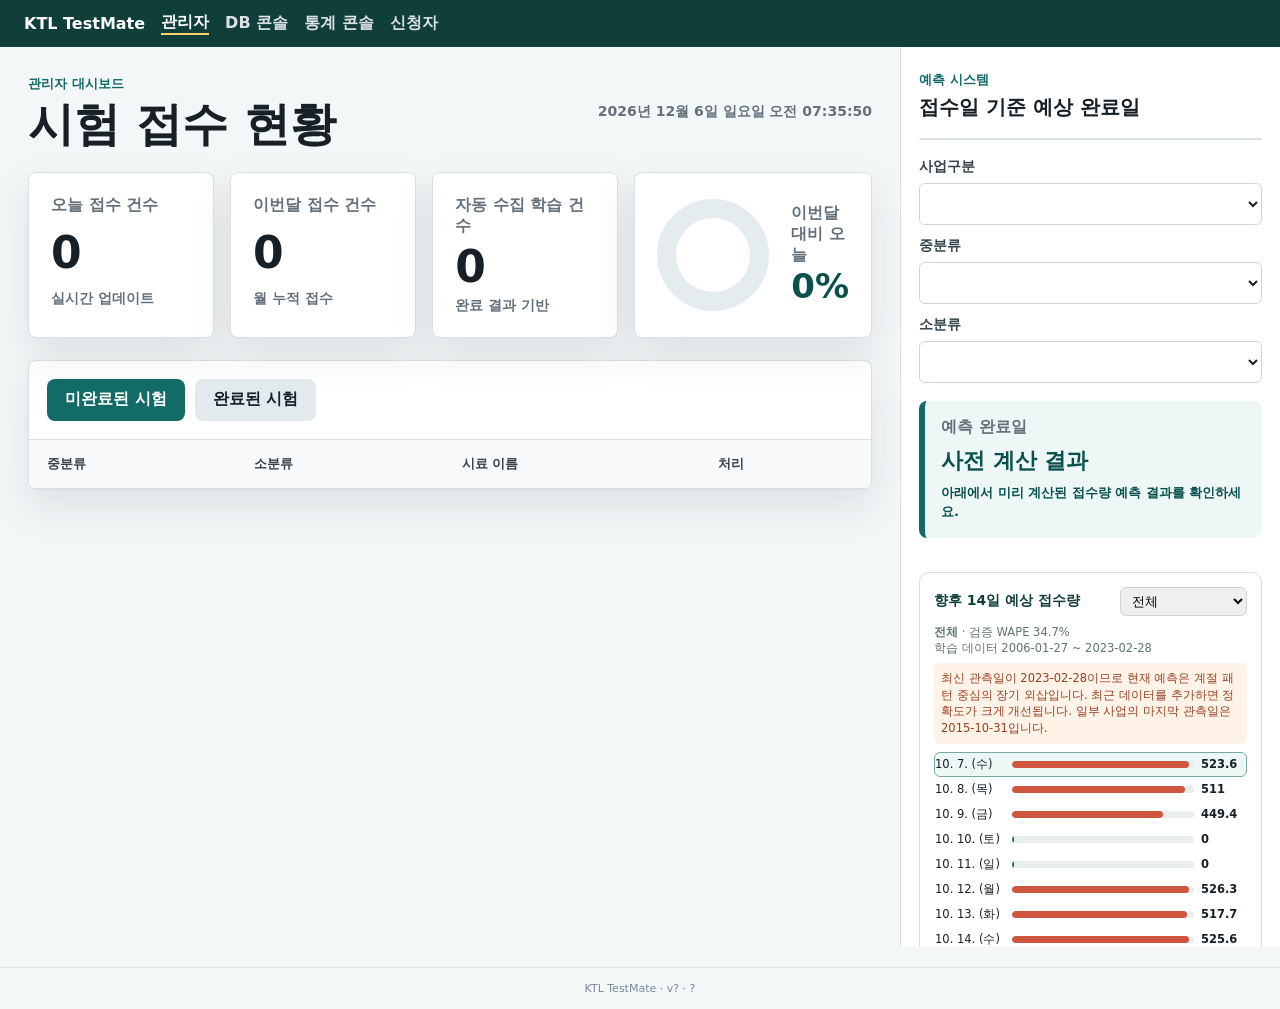
==== admin/index.html @ afc912d9 "Add files via upload" ====
<!doctype html>
<html lang="ko">
  <head>
    <meta charset="UTF-8" />
    <meta name="viewport" content="width=device-width, initial-scale=1.0" />
    <title>관리자 화면 - 시험 접수 현황</title>
    <link rel="stylesheet" href="./styles.css" />
    <style>
      .topnav { padding: 12px 24px; background: #103e3a; color: #fff; display:flex; gap:16px; align-items:center; }
      .topnav a { color:#fff; text-decoration:none; font-weight:600; opacity:.85; }
      .topnav a.active { opacity:1; border-bottom:2px solid #ffd166; }
      .shap-box { margin-top:12px; padding:10px; background:#f4f7f8; border-radius:8px; font-size:13px; }
      .shap-bar { display:flex; align-items:center; gap:6px; margin:4px 0; }
      .shap-bar .bar { height:8px; border-radius:4px; }
      .shap-bar .pos { background:#cf563e; }
      .shap-bar .neg { background:#3067a6; }
      .shap-bar .label { flex: 0 0 200px; font-size:12px; color:#234; }
      .shap-bar .val { flex: 0 0 60px; text-align:right; font-size:12px; color:#234; }
      .edit-grid { display:grid; grid-template-columns: 160px 1fr; gap:8px 14px; align-items:center; }
      .edit-grid label { font-size:13px; color:#456; }
      .edit-grid input, .edit-grid select, .edit-grid textarea {
        width:100%; padding:6px 8px; border:1px solid #cdd5d8; border-radius:6px;
        font-size:13px; background:#fff;
      }
      .edit-grid textarea { min-height:54px; resize:vertical; }
      .edit-section { margin-bottom:18px; }
      .edit-section h3 { font-size:14px; margin:8px 0 10px; color:#103e3a; }
      .receipt-forecast { margin-top:16px; padding:14px; border:1px solid #d7e1e3; border-radius:10px; background:#fff; }
      .receipt-forecast-head { display:flex; align-items:center; gap:8px; margin-bottom:8px; }
      .receipt-forecast-head h3 { margin:0; font-size:14px; color:#103e3a; }
      .receipt-forecast-head select { margin-left:auto; max-width:150px; padding:5px 7px; border:1px solid #ccd6d9; border-radius:6px; }
      .forecast-meta { font-size:11.5px; color:#60747a; line-height:1.45; margin-bottom:8px; }
      .forecast-warning { color:#9a3f22; background:#fff3e8; border-radius:6px; padding:7px; margin:6px 0; }
      .forecast-row { display:grid; grid-template-columns:70px 1fr 45px; gap:7px; align-items:center; padding:4px 0; font-size:11.5px; }
      button.forecast-row { width:100%; border:1px solid transparent; border-radius:6px; background:transparent; color:inherit; text-align:left; cursor:pointer; }
      button.forecast-row:hover { background:#f3f8f7; }
      button.forecast-row.selected { border-color:#76aaa1; background:#edf7f5; }
      .forecast-track { height:7px; background:#e8eef0; border-radius:8px; overflow:hidden; }
      .forecast-fill { height:100%; background:#2f6e69; border-radius:8px; }
      .forecast-fill.high { background:#cf563e; }
      .receipt-shap { margin-top:10px; padding-top:10px; border-top:1px solid #dce5e7; }
      .receipt-shap h4 { margin:0 0 5px; color:#103e3a; font-size:13px; }
      .receipt-shap-summary, .receipt-shap-note { color:#60747a; font-size:11px; line-height:1.45; }
      .receipt-shap-row { display:grid; grid-template-columns:minmax(0, 1fr) 50px; gap:7px; align-items:center; margin-top:7px; }
      .receipt-shap-label { display:flex; justify-content:space-between; gap:6px; margin-bottom:3px; font-size:10.5px; }
      .receipt-shap-label span:last-child { color:#718188; overflow:hidden; text-overflow:ellipsis; white-space:nowrap; }
      .receipt-shap-value { text-align:right; font-size:11px; font-variant-numeric:tabular-nums; }
      .receipt-shap-value.pos { color:#b2412f; }
      .receipt-shap-value.neg { color:#285b91; }
      .receipt-shap-fill.pos { background:#cf563e; }
      .receipt-shap-fill.neg { background:#3067a6; }
      .completion-box { margin-top:16px; padding:14px; border:1px solid #b9d7cf; background:#f3faf7; border-radius:9px; }
      .completion-box h3 { margin:0 0 6px; font-size:15px; color:#103e3a; }
      .completion-box .hint { margin:0 0 12px; font-size:12px; color:#567; }
      .completion-grid { display:grid; grid-template-columns:150px 1fr; gap:8px 12px; align-items:center; }
      .completion-grid label { font-size:12.5px; color:#456; }
      .completion-grid input, .completion-grid select, .completion-grid textarea { width:100%; box-sizing:border-box; padding:7px 8px; border:1px solid #c7d5d2; border-radius:6px; background:#fff; }
      .completion-grid textarea { min-height:64px; resize:vertical; }
      .completion-actions { display:flex; justify-content:flex-end; margin-top:12px; }
    </style>
  </head>
  <body>
    <nav class="topnav">
      <strong>KTL TestMate</strong>
      <a href="./" class="active">관리자</a>
      <a href="./db.html">DB 콘솔</a>
      <a href="./stats.html">통계 콘솔</a>
      <a href="../applicant/">신청자</a>
    </nav>
    <div class="admin-shell">
      <main class="admin-app">
        <header class="admin-header">
          <div>
            <p class="eyebrow">관리자 대시보드</p>
            <h1>시험 접수 현황</h1>
          </div>
          <time id="currentTime" class="current-time"></time>
        </header>

        <section class="metric-layout" aria-label="접수 건수 요약">
          <article class="metric-card">
            <p>오늘 접수 건수</p>
            <strong id="todayCount">0</strong>
            <span>실시간 업데이트</span>
          </article>
          <article class="metric-card">
            <p>이번달 접수 건수</p>
            <strong id="monthCount">0</strong>
            <span>월 누적 접수</span>
          </article>
          <article class="metric-card">
            <p>자동 수집 학습 건수</p>
            <strong id="collectedCount">0</strong>
            <span>완료 결과 기반</span>
          </article>
          <article class="donut-card">
            <div id="donutChart" class="donut-chart" aria-label="이번달 대비 오늘 접수 비율"></div>
            <div>
              <p>이번달 대비 오늘</p>
              <strong id="donutPercent">0%</strong>
            </div>
          </article>
        </section>

        <section id="alertBanner" hidden style="margin:0 0 12px; padding:12px 16px; background:#fdecea; border-left:4px solid #e53935; border-radius:8px;">
          <div style="display:flex; align-items:center; gap:8px; margin-bottom:6px;">
            <strong style="color:#7a1c14;">🚨 즉시 확인 필요</strong>
            <span id="alertCounts" style="font-size:11.5px; color:#7a1c14;"></span>
          </div>
          <div id="alertList" style="font-size:12.5px; color:#3a1410;"></div>
        </section>

        <section id="hotspotBanner" hidden style="margin: 0 0 14px; padding:12px 16px; background:#fff8e1; border-left:4px solid #ffb300; border-radius:8px;">
          <div style="display:flex; align-items:center; gap:8px; margin-bottom:6px;">
            <strong style="color:#103e3a;">🔮 다음달 사전 대비 권고</strong>
            <a href="./stats.html" style="margin-left:auto; font-size:12px; color:#3067a6;">전체 통계 콘솔 →</a>
          </div>
          <div id="hotspotList" style="font-size:12.5px; color:#234;"></div>
        </section>

        <section class="work-panel">
          <div class="panel-toolbar">
            <div class="view-tabs" role="tablist" aria-label="시험 상태">
              <button id="pendingTab" class="tab-button active" type="button">미완료된 시험</button>
              <button id="completedTab" class="tab-button" type="button">완료된 시험</button>
            </div>
            <span id="listSummary" class="list-summary"></span>
          </div>

          <div class="table-wrap">
            <table>
              <thead>
                <tr>
                  <th>중분류</th>
                  <th>소분류</th>
                  <th>시료 이름</th>
                  <th id="statusColumn">처리</th>
                </tr>
              </thead>
              <tbody id="testTableBody"></tbody>
            </table>
          </div>
        </section>
      </main>

      <aside class="predict-sidebar" aria-labelledby="predictTitle">
        <div>
          <p class="eyebrow">예측 시스템</p>
          <h2 id="predictTitle">접수일 기준 예상 완료일</h2>
        </div>

        <div class="predict-calendar">
          <div class="calendar-controls">
            <button id="prevMonthButton" class="calendar-nav-button" type="button" aria-label="이전 달">‹</button>
            <strong id="calendarMonthLabel"></strong>
            <button id="nextMonthButton" class="calendar-nav-button" type="button" aria-label="다음 달">›</button>
          </div>
          <div class="weekday-row" aria-hidden="true">
            <span>일</span><span>월</span><span>화</span><span>수</span><span>목</span><span>금</span><span>토</span>
          </div>
          <div id="calendarGrid" class="calendar-grid"></div>
        </div>

        <div class="predict-form">
          <label>사업구분
            <select id="bizSelect"></select>
          </label>
          <label>중분류
            <select id="predictCategorySelect"></select>
          </label>
          <label>소분류
            <select id="predictSubcategorySelect"></select>
          </label>
        </div>

        <div class="predict-result">
          <p>예측 완료일</p>
          <strong id="predictedCompletion">날짜를 선택하세요</strong>
          <span id="predictionSummary">캘린더 날짜와 분류를 선택하면 예측 결과가 표시됩니다.</span>
        </div>
        <div id="shapBox" class="shap-box" hidden>
          <strong style="display:block; margin-bottom:6px;">예측 영향 요인 (상위 5개)</strong>
          <div id="shapList"></div>
        </div>

        <section class="receipt-forecast" aria-labelledby="receiptForecastTitle">
          <div class="receipt-forecast-head">
            <h3 id="receiptForecastTitle">향후 14일 예상 접수량</h3>
            <select id="receiptForecastBiz" aria-label="접수량 예측 사업구분">
              <option value="">전체</option>
            </select>
          </div>
          <div id="receiptForecastMeta" class="forecast-meta">예측 결과를 불러오는 중입니다.</div>
          <div id="receiptForecastList"></div>
          <div id="receiptForecastShap" class="receipt-shap"></div>
        </section>
      </aside>
    </div>

    <div id="detailModal" class="modal hidden" role="dialog" aria-modal="true" aria-labelledby="modalTitle">
      <div class="modal-panel">
        <div class="modal-head">
          <div>
            <p id="modalStatus" class="eyebrow"></p>
            <h2 id="modalTitle">신청 양식</h2>
          </div>
          <div class="modal-actions">
            <label style="display:inline-flex; align-items:center; gap:4px; font-size:11.5px; color:#345; padding:4px 8px; background:#f4f6f8; border-radius:5px; cursor:pointer;" title="신청인 이름 가운데 글자, 휴대폰 가운데 자리 등 비식별화">
              <input id="piiToggle" type="checkbox" /> 🔒 마스킹
            </label>
            <button id="editButton" class="complete-button" type="button">편집</button>
            <button id="saveButton" class="complete-button" type="button" hidden style="background:#2e7d32;">저장</button>
            <button id="cancelEditButton" class="icon-button" type="button" hidden>취소</button>
            <button id="deleteButton" class="icon-button" type="button" style="color:#c62828;" title="삭제">🗑</button>
            <button id="closeModalButton" class="icon-button" type="button" aria-label="닫기">×</button>
          </div>
        </div>
        <div id="modalContent" class="modal-content"></div>
      </div>
    </div>

    <footer id="appFooter" style="text-align:center; padding:14px 16px; font-size:11px; color:#789; border-top:1px solid #e1e6ea; margin-top:20px;">
      KTL TestMate · <span id="versionLabel">v? · ?</span>
    </footer>

    <script src="./mask.js"></script>
    <script src="./version.js"></script>
    <script src="./precomputed_results.js"></script>
    <script src="./script.js"></script>
  </body>
</html>
---- admin/styles.css ----
:root {
  color-scheme: light;
  --ink: #172026;
  --subtle: #64717c;
  --line: #d8e0e6;
  --panel: #ffffff;
  --paper: #f4f7f8;
  --accent: #126b67;
  --accent-strong: #0a514e;
  --blue: #3067a6;
  --gold: #b9821a;
  --danger: #bf4b3a;
  --shadow: 0 16px 40px rgba(23, 32, 38, 0.1);
}

* {
  box-sizing: border-box;
}

body {
  margin: 0;
  min-width: 320px;
  background: var(--paper);
  color: var(--ink);
  font-family: system-ui, -apple-system, BlinkMacSystemFont, "Segoe UI", sans-serif;
}

button {
  font: inherit;
}

.admin-shell {
  display: grid;
  grid-template-columns: minmax(0, 1fr) 380px;
  min-height: 100vh;
}

.admin-app {
  width: 100%;
  padding: 28px;
}

.predict-sidebar {
  position: sticky;
  top: 0;
  display: grid;
  align-content: start;
  gap: 18px;
  height: 100vh;
  overflow-y: auto;
  border-left: 1px solid var(--line);
  background: #ffffff;
  padding: 24px 18px;
}

.predict-sidebar h2 {
  font-size: 20px;
  line-height: 1.25;
}

.predict-calendar {
  border: 1px solid var(--line);
  border-radius: 8px;
  overflow: hidden;
}

.calendar-controls {
  display: grid;
  grid-template-columns: 38px 1fr 38px;
  align-items: center;
  gap: 8px;
  padding: 12px;
  border-bottom: 1px solid var(--line);
}

.calendar-controls strong {
  text-align: center;
}

.calendar-nav-button {
  min-height: 36px;
  border: 1px solid var(--line);
  border-radius: 8px;
  background: #ffffff;
  color: var(--ink);
  cursor: pointer;
  font-size: 22px;
  font-weight: 900;
}

.weekday-row,
.calendar-grid {
  display: grid;
  grid-template-columns: repeat(7, minmax(0, 1fr));
}

.weekday-row span {
  display: grid;
  min-height: 34px;
  place-items: center;
  background: #f8fafb;
  color: var(--subtle);
  font-size: 12px;
  font-weight: 900;
}

.calendar-day {
  min-height: 42px;
  border: 0;
  border-top: 1px solid var(--line);
  border-right: 1px solid var(--line);
  background: #ffffff;
  color: var(--ink);
  cursor: pointer;
  font-weight: 800;
}

.calendar-day:nth-child(7n) {
  border-right: 0;
}

.calendar-day:hover,
.calendar-day.selected {
  background: #edf7f5;
  color: var(--accent-strong);
}

.calendar-day.today {
  box-shadow: inset 0 0 0 2px rgba(18, 107, 103, 0.36);
}

.calendar-day.empty {
  background: #f8fafb;
  cursor: default;
}

.predict-form {
  display: grid;
  gap: 12px;
}

.predict-form label {
  display: grid;
  gap: 7px;
  color: #34434c;
  font-size: 14px;
  font-weight: 900;
}

.predict-form select {
  width: 100%;
  min-height: 42px;
  border: 1px solid #cbd6dc;
  border-radius: 6px;
  padding: 9px 11px;
  background: white;
  color: var(--ink);
  font: inherit;
}

.predict-result {
  display: grid;
  gap: 8px;
  border-left: 6px solid var(--accent);
  border-radius: 8px;
  padding: 16px;
  background: #edf7f5;
}

.predict-result p {
  color: var(--subtle);
  font-weight: 900;
}

.predict-result strong {
  color: var(--accent-strong);
  font-size: 22px;
}

.predict-result span {
  color: var(--accent-strong);
  font-size: 13px;
  font-weight: 800;
  line-height: 1.45;
}

.admin-header,
.metric-layout,
.panel-toolbar,
.modal-head {
  display: flex;
  align-items: center;
  justify-content: space-between;
  gap: 16px;
}

.admin-header {
  margin-bottom: 22px;
}

h1,
h2,
p {
  margin: 0;
}

h1 {
  font-size: clamp(30px, 4vw, 46px);
  line-height: 1.1;
}

.eyebrow {
  margin-bottom: 6px;
  color: var(--accent);
  font-size: 13px;
  font-weight: 900;
}

.current-time,
.list-summary,
.metric-card span {
  color: var(--subtle);
  font-size: 14px;
  font-weight: 800;
}

.metric-layout {
  align-items: stretch;
  margin-bottom: 22px;
}

.metric-card,
.donut-card,
.work-panel {
  border: 1px solid var(--line);
  border-radius: 8px;
  background: var(--panel);
  box-shadow: var(--shadow);
}

.metric-card {
  flex: 1;
  display: grid;
  gap: 8px;
  min-height: 142px;
  padding: 22px;
}

.metric-card p,
.donut-card p {
  color: var(--subtle);
  font-weight: 900;
}

.metric-card strong {
  font-size: 44px;
  line-height: 1;
}

.donut-card {
  flex: 1.2;
  display: flex;
  align-items: center;
  gap: 22px;
  padding: 22px;
}

.donut-chart {
  width: 112px;
  height: 112px;
  flex: 0 0 auto;
  border-radius: 50%;
  background: conic-gradient(var(--accent) 0deg, #e4ecef 0deg);
  position: relative;
}

.donut-chart::after {
  content: "";
  position: absolute;
  inset: 19px;
  border-radius: 50%;
  background: white;
}

.donut-card strong {
  color: var(--accent-strong);
  font-size: 34px;
}

.work-panel {
  overflow: hidden;
}

.panel-toolbar {
  padding: 18px;
  border-bottom: 1px solid var(--line);
}

.view-tabs {
  display: flex;
  gap: 10px;
}

.tab-button,
.complete-button {
  min-height: 42px;
  border: 0;
  border-radius: 8px;
  padding: 0 18px;
  cursor: pointer;
  font-weight: 900;
}

.tab-button {
  background: #e2eaed;
  color: var(--ink);
}

.tab-button.active {
  background: var(--accent);
  color: white;
}

.table-wrap {
  overflow-x: auto;
}

table {
  width: 100%;
  border-collapse: collapse;
  min-width: 760px;
}

th,
td {
  padding: 15px 18px;
  border-bottom: 1px solid var(--line);
  text-align: left;
}

th {
  background: #f8fafb;
  color: #34434c;
  font-size: 13px;
  font-weight: 900;
}

tbody tr {
  cursor: pointer;
}

tbody tr:hover {
  background: #f3f8f8;
}

td {
  font-weight: 750;
}

.sample-cell {
  color: var(--accent-strong);
  font-weight: 900;
}

.complete-button {
  background: var(--accent);
  color: white;
}

.duration-badge {
  display: inline-flex;
  align-items: center;
  min-height: 34px;
  border-radius: 999px;
  padding: 0 12px;
  background: #edf7f5;
  color: var(--accent-strong);
  font-size: 13px;
  font-weight: 900;
}

.modal {
  position: fixed;
  inset: 0;
  display: grid;
  place-items: center;
  padding: 24px;
  background: rgba(23, 32, 38, 0.45);
  z-index: 20;
}

.modal.hidden {
  display: none;
}

.modal-panel {
  width: min(900px, 100%);
  max-height: min(760px, calc(100vh - 48px));
  overflow: auto;
  border-radius: 8px;
  background: white;
  box-shadow: var(--shadow);
}

.modal-head {
  position: sticky;
  top: 0;
  z-index: 2;
  border-bottom: 1px solid var(--line);
  background: white;
  padding: 20px;
}

.modal-head > div:first-child {
  min-width: 0;
}

.modal-head h2 {
  overflow-wrap: break-word;
}

.modal-actions {
  display: flex;
  flex: 0 0 auto;
  align-items: center;
  gap: 8px;
}

.icon-button {
  width: 40px;
  height: 40px;
  border: 1px solid var(--line);
  border-radius: 8px;
  background: white;
  cursor: pointer;
  font-size: 24px;
  font-weight: 900;
}

.modal-content {
  display: grid;
  gap: 18px;
  padding: 20px;
}

.detail-section {
  border: 1px solid var(--line);
  border-radius: 8px;
  overflow: hidden;
}

.detail-section h3 {
  margin: 0;
  padding: 12px 14px;
  background: #f8fafb;
  font-size: 15px;
}

.detail-grid {
  display: grid;
  grid-template-columns: repeat(2, minmax(0, 1fr));
}

.detail-item {
  display: grid;
  gap: 5px;
  min-height: 66px;
  padding: 12px 14px;
  border-top: 1px solid var(--line);
}

.detail-item:nth-child(odd) {
  border-right: 1px solid var(--line);
}

.detail-item span {
  color: var(--subtle);
  font-size: 12px;
  font-weight: 900;
}

.detail-item strong {
  font-size: 15px;
}

@media (max-width: 820px) {
  .admin-shell {
    grid-template-columns: 1fr;
  }

  .admin-app {
    padding: 18px 10px 42px;
  }

  .predict-sidebar {
    position: static;
    height: auto;
    border-left: 0;
    border-top: 1px solid var(--line);
  }

  .admin-header,
  .metric-layout,
  .panel-toolbar,
  .donut-card,
  .modal-head {
    align-items: stretch;
    flex-direction: column;
  }

  .modal {
    padding: 8px;
  }

  .modal-panel {
    max-height: calc(100vh - 16px);
  }

  .modal-head {
    gap: 12px;
    padding: 14px;
  }

  .modal-actions {
    flex-wrap: wrap;
  }

  .modal-content {
    padding: 12px;
  }

  .completion-grid,
  .edit-grid {
    grid-template-columns: 1fr;
  }

  .view-tabs {
    flex-direction: column;
  }

  .tab-button,
  .complete-button {
    width: 100%;
  }

  .detail-grid {
    grid-template-columns: 1fr;
  }

  .detail-item:nth-child(odd) {
    border-right: 0;
  }
}
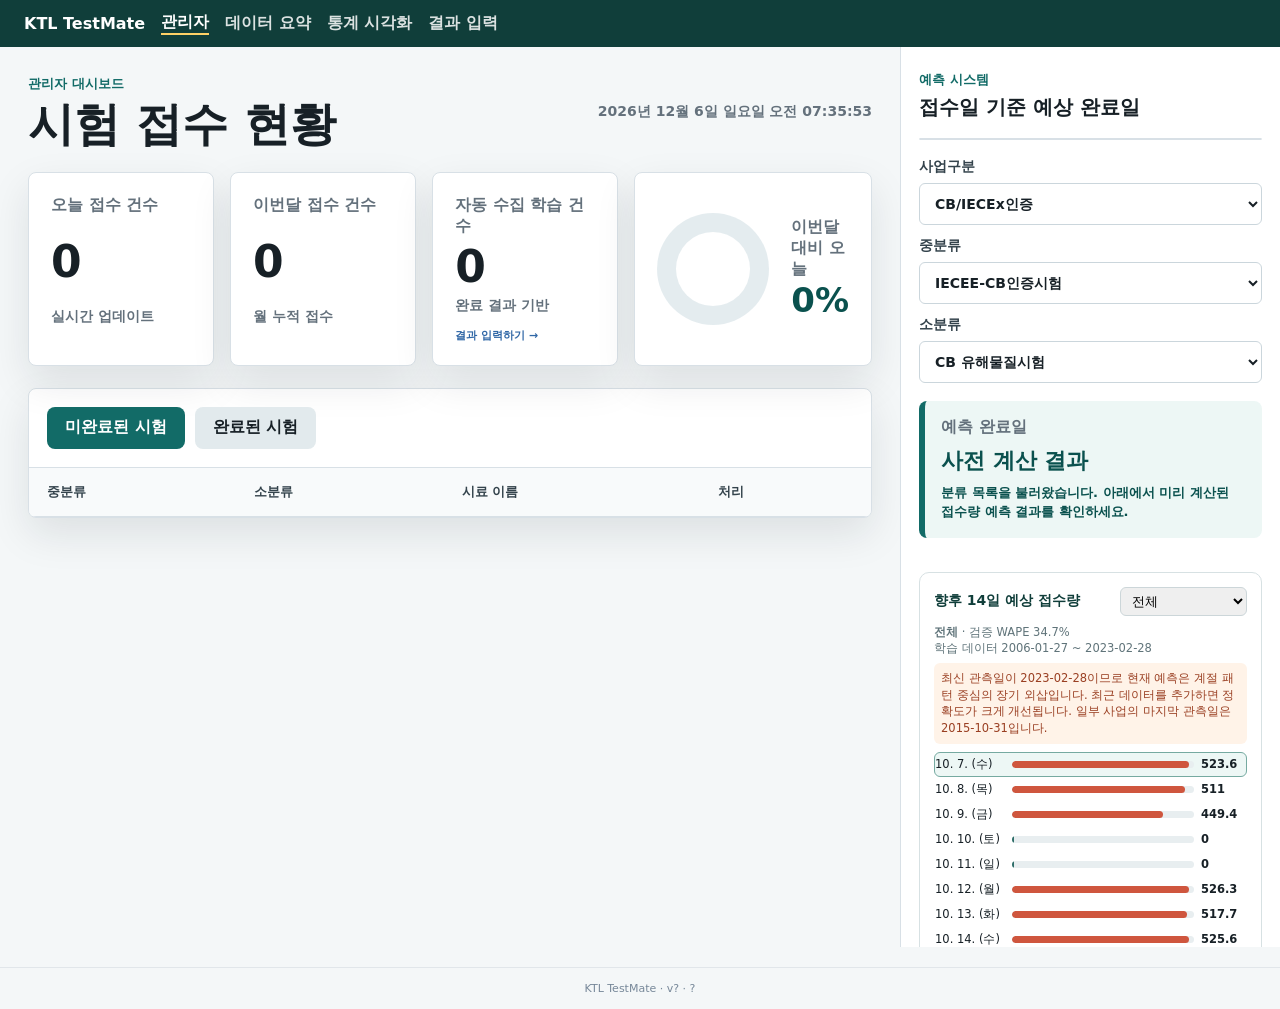
==== commit ed2f837a: "Add files via upload" ====
--- a/admin/index.html
+++ b/admin/index.html
@@ -6,7 +6,7 @@
     <title>관리자 화면 - 시험 접수 현황</title>
     <link rel="stylesheet" href="./styles.css" />
     <style>
-      .topnav { padding: 12px 24px; background: #103e3a; color: #fff; display:flex; gap:16px; align-items:center; }
+      .topnav { padding: 12px 24px; background: #103e3a; color: #fff; display:flex; gap:16px; align-items:center; flex-wrap:wrap; }
       .topnav a { color:#fff; text-decoration:none; font-weight:600; opacity:.85; }
       .topnav a.active { opacity:1; border-bottom:2px solid #ffd166; }
       .shap-box { margin-top:12px; padding:10px; background:#f4f7f8; border-radius:8px; font-size:13px; }
@@ -57,15 +57,16 @@
       .completion-grid input, .completion-grid select, .completion-grid textarea { width:100%; box-sizing:border-box; padding:7px 8px; border:1px solid #c7d5d2; border-radius:6px; background:#fff; }
       .completion-grid textarea { min-height:64px; resize:vertical; }
       .completion-actions { display:flex; justify-content:flex-end; margin-top:12px; }
+      .metric-action { display:inline-block; margin-top:5px; color:#3067a6; font-size:11px; font-weight:700; text-decoration:none; }
     </style>
   </head>
   <body>
     <nav class="topnav">
       <strong>KTL TestMate</strong>
-      <a href="./" class="active">관리자</a>
-      <a href="./db.html">DB 콘솔</a>
-      <a href="./stats.html">통계 콘솔</a>
-      <a href="../applicant/">신청자</a>
+      <a href="./index.html" class="active">관리자</a>
+      <a href="./db.html">데이터 요약</a>
+      <a href="./stats.html">통계 시각화</a>
+      <a href="./result-entry.html">결과 입력</a>
     </nav>
     <div class="admin-shell">
       <main class="admin-app">
@@ -92,6 +93,7 @@
             <p>자동 수집 학습 건수</p>
             <strong id="collectedCount">0</strong>
             <span>완료 결과 기반</span>
+            <a class="metric-action" href="./result-entry.html">결과 입력하기 →</a>
           </article>
           <article class="donut-card">
             <div id="donutChart" class="donut-chart" aria-label="이번달 대비 오늘 접수 비율"></div>
@@ -113,7 +115,7 @@
         <section id="hotspotBanner" hidden style="margin: 0 0 14px; padding:12px 16px; background:#fff8e1; border-left:4px solid #ffb300; border-radius:8px;">
           <div style="display:flex; align-items:center; gap:8px; margin-bottom:6px;">
             <strong style="color:#103e3a;">🔮 다음달 사전 대비 권고</strong>
-            <a href="./stats.html" style="margin-left:auto; font-size:12px; color:#3067a6;">전체 통계 콘솔 →</a>
+            <a href="./stats.html" style="margin-left:auto; font-size:12px; color:#3067a6;">통계 시각화 보기 →</a>
           </div>
           <div id="hotspotList" style="font-size:12.5px; color:#234;"></div>
         </section>
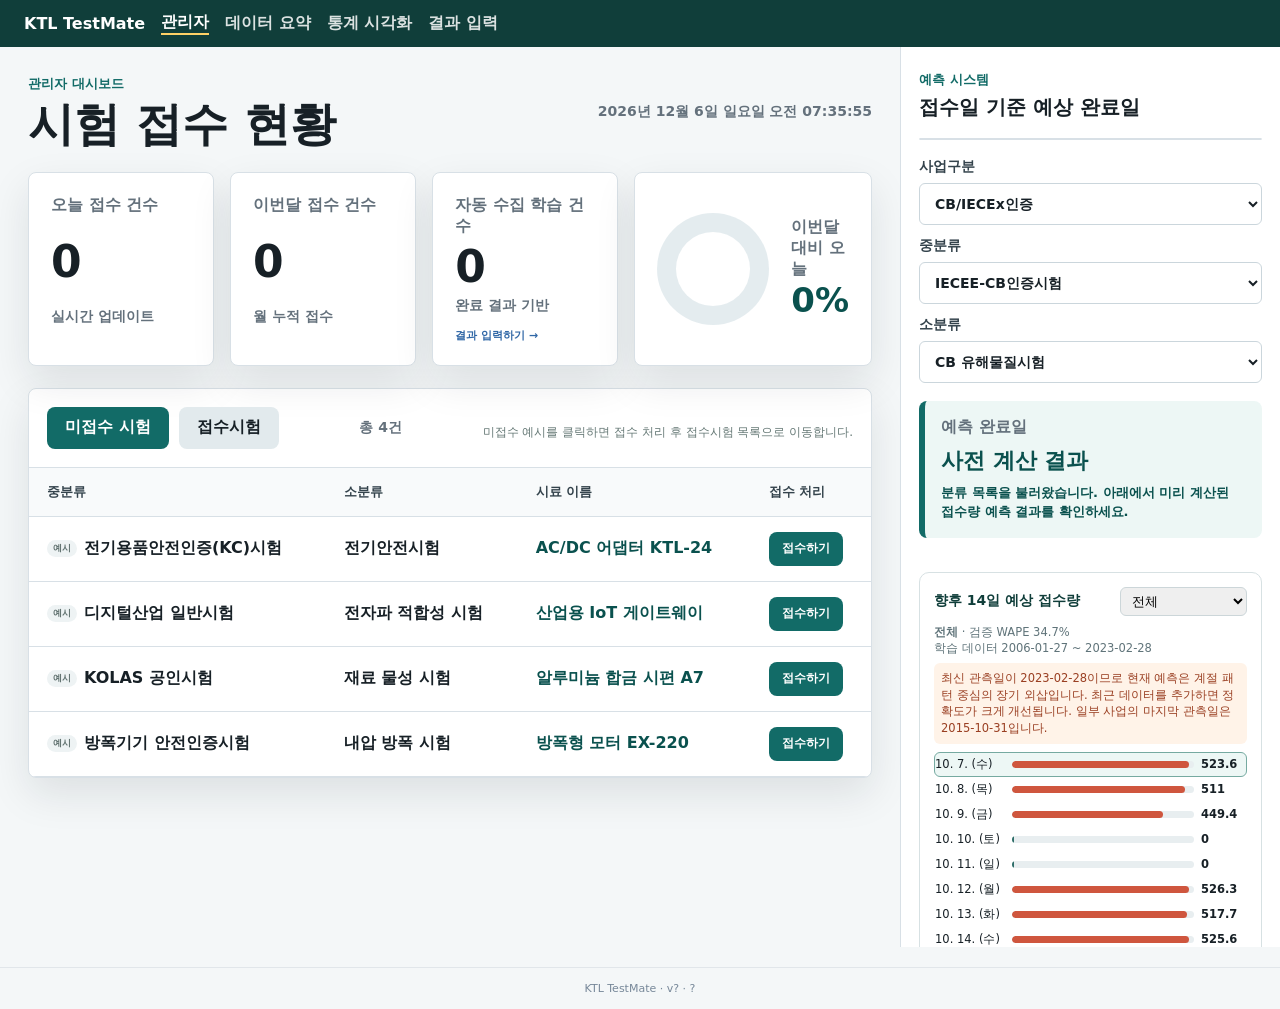
==== commit bcf3ae29: "Add files via upload" ====
--- a/admin/index.html
+++ b/admin/index.html
@@ -58,6 +58,15 @@
       .completion-grid textarea { min-height:64px; resize:vertical; }
       .completion-actions { display:flex; justify-content:flex-end; margin-top:12px; }
       .metric-action { display:inline-block; margin-top:5px; color:#3067a6; font-size:11px; font-weight:700; text-decoration:none; }
+      .intake-guide { margin:10px 0 0; color:#667976; font-size:12px; }
+      .intake-notice { min-height:18px; margin-top:7px; color:#126b67; font-size:12px; font-weight:800; }
+      .intake-notice:empty { display:none; }
+      .intake-example-row { transition:background .16s ease, transform .16s ease; }
+      .intake-example-row:hover { background:#eef7f5; }
+      .intake-example-row td:first-child::before { content:"예시"; display:inline-flex; margin-right:7px; border-radius:999px; padding:2px 6px; background:#eef3f4; color:#60716f; font-size:9px; font-weight:900; vertical-align:2px; }
+      .intake-receive-button { display:inline-flex; align-items:center; justify-content:center; min-height:34px; border:0; border-radius:8px; padding:0 13px; background:#126b67; color:#fff; cursor:pointer; font-size:12px; font-weight:900; white-space:nowrap; }
+      .intake-receive-button:hover { background:#0a514e; }
+      .intake-status-badge { display:inline-flex; align-items:center; min-height:32px; border-radius:999px; padding:0 11px; background:#e8f5ee; color:#267044; font-size:12px; font-weight:900; white-space:nowrap; }
     </style>
   </head>
   <body>
@@ -123,10 +132,12 @@
         <section class="work-panel">
           <div class="panel-toolbar">
             <div class="view-tabs" role="tablist" aria-label="시험 상태">
-              <button id="pendingTab" class="tab-button active" type="button">미완료된 시험</button>
-              <button id="completedTab" class="tab-button" type="button">완료된 시험</button>
+              <button id="pendingTab" class="tab-button active" type="button">미접수 시험</button>
+              <button id="completedTab" class="tab-button" type="button">접수시험</button>
             </div>
             <span id="listSummary" class="list-summary"></span>
+            <p class="intake-guide">미접수 예시를 클릭하면 접수 처리 후 접수시험 목록으로 이동합니다.</p>
+            <p id="intakeNotice" class="intake-notice" role="status" aria-live="polite"></p>
           </div>
 
           <div class="table-wrap">
@@ -228,6 +239,6 @@
     <script src="./mask.js"></script>
     <script src="./version.js"></script>
     <script src="./precomputed_results.js"></script>
-    <script src="./script.js"></script>
+    <script src="./script.js?v=20261007-intake2"></script>
   </body>
 </html>
